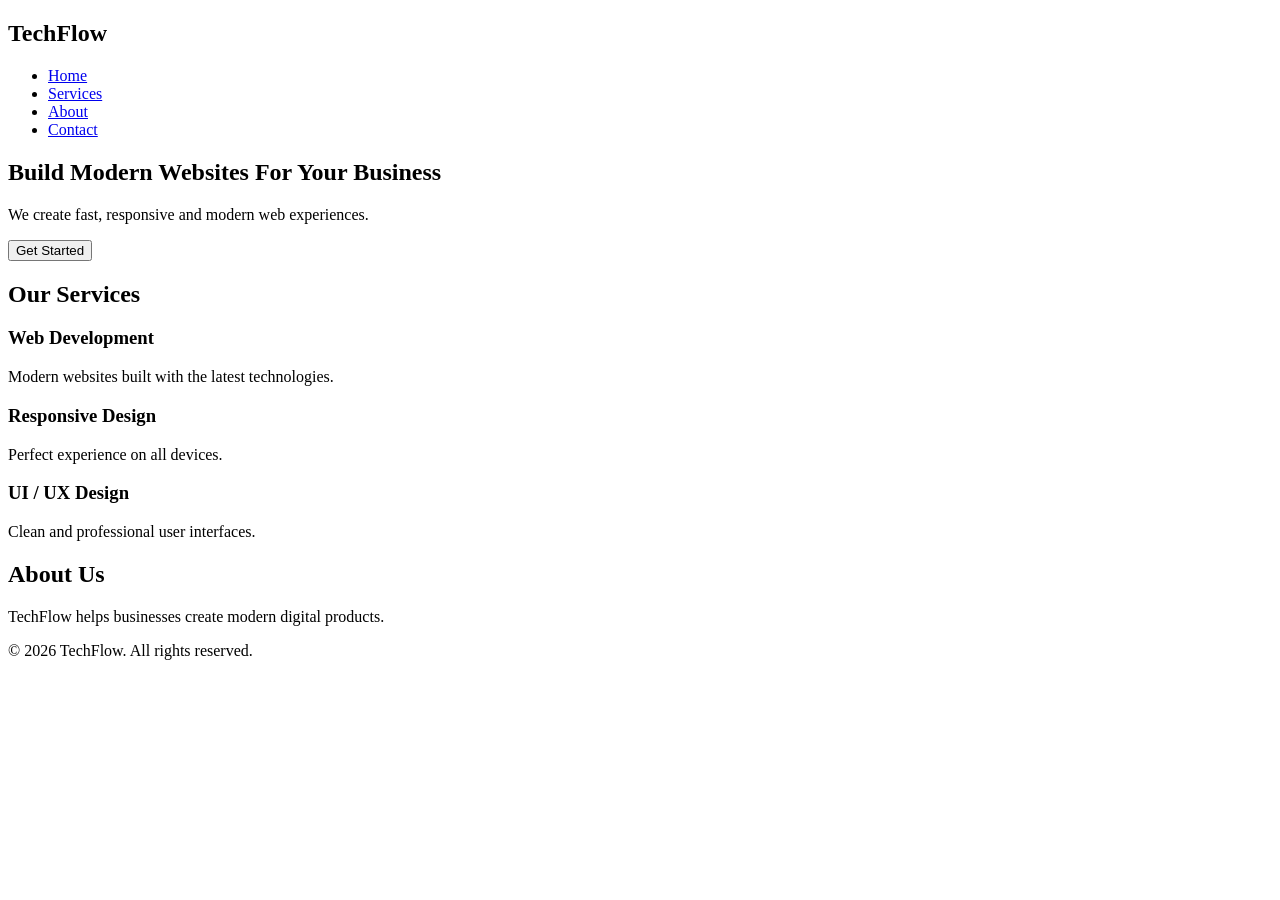
==== 01_profile_card/index.html @ ddadf1d9 "add project 1" ====
<!DOCTYPE html>
<html lang="en">

<head>
    <meta charset="UTF-8">
    <meta name="viewport" content="width=device-width, initial-scale=1.0">
    <title>TechFlow</title>

    <link rel="stylesheet" href="css/style.css">
</head>

<body>

    <header>

        <nav>

            <h2>TechFlow</h2>

            <ul>
                <li><a href="#">Home</a></li>
                <li><a href="#">Services</a></li>
                <li><a href="#">About</a></li>
                <li><a href="#">Contact</a></li>
            </ul>

        </nav>

    </header>

    <main>

        <section>

            <h1>Build Modern Websites For Your Business</h1>

            <p>
                We create fast, responsive and modern web experiences.
            </p>

            <button>Get Started</button>

        </section>

        <section>

            <h2>Our Services</h2>

            <div>

                <h3>Web Development</h3>

                <p>
                    Modern websites built with the latest technologies.
                </p>

            </div>

            <div>

                <h3>Responsive Design</h3>

                <p>
                    Perfect experience on all devices.
                </p>

            </div>

            <div>

                <h3>UI / UX Design</h3>

                <p>
                    Clean and professional user interfaces.
                </p>

            </div>

        </section>

        <section>

            <h2>About Us</h2>

            <p>
                TechFlow helps businesses create modern digital products.
            </p>

        </section>

    </main>

    <footer>

        <p>© 2026 TechFlow. All rights reserved.</p>

    </footer>

</body>

</html>
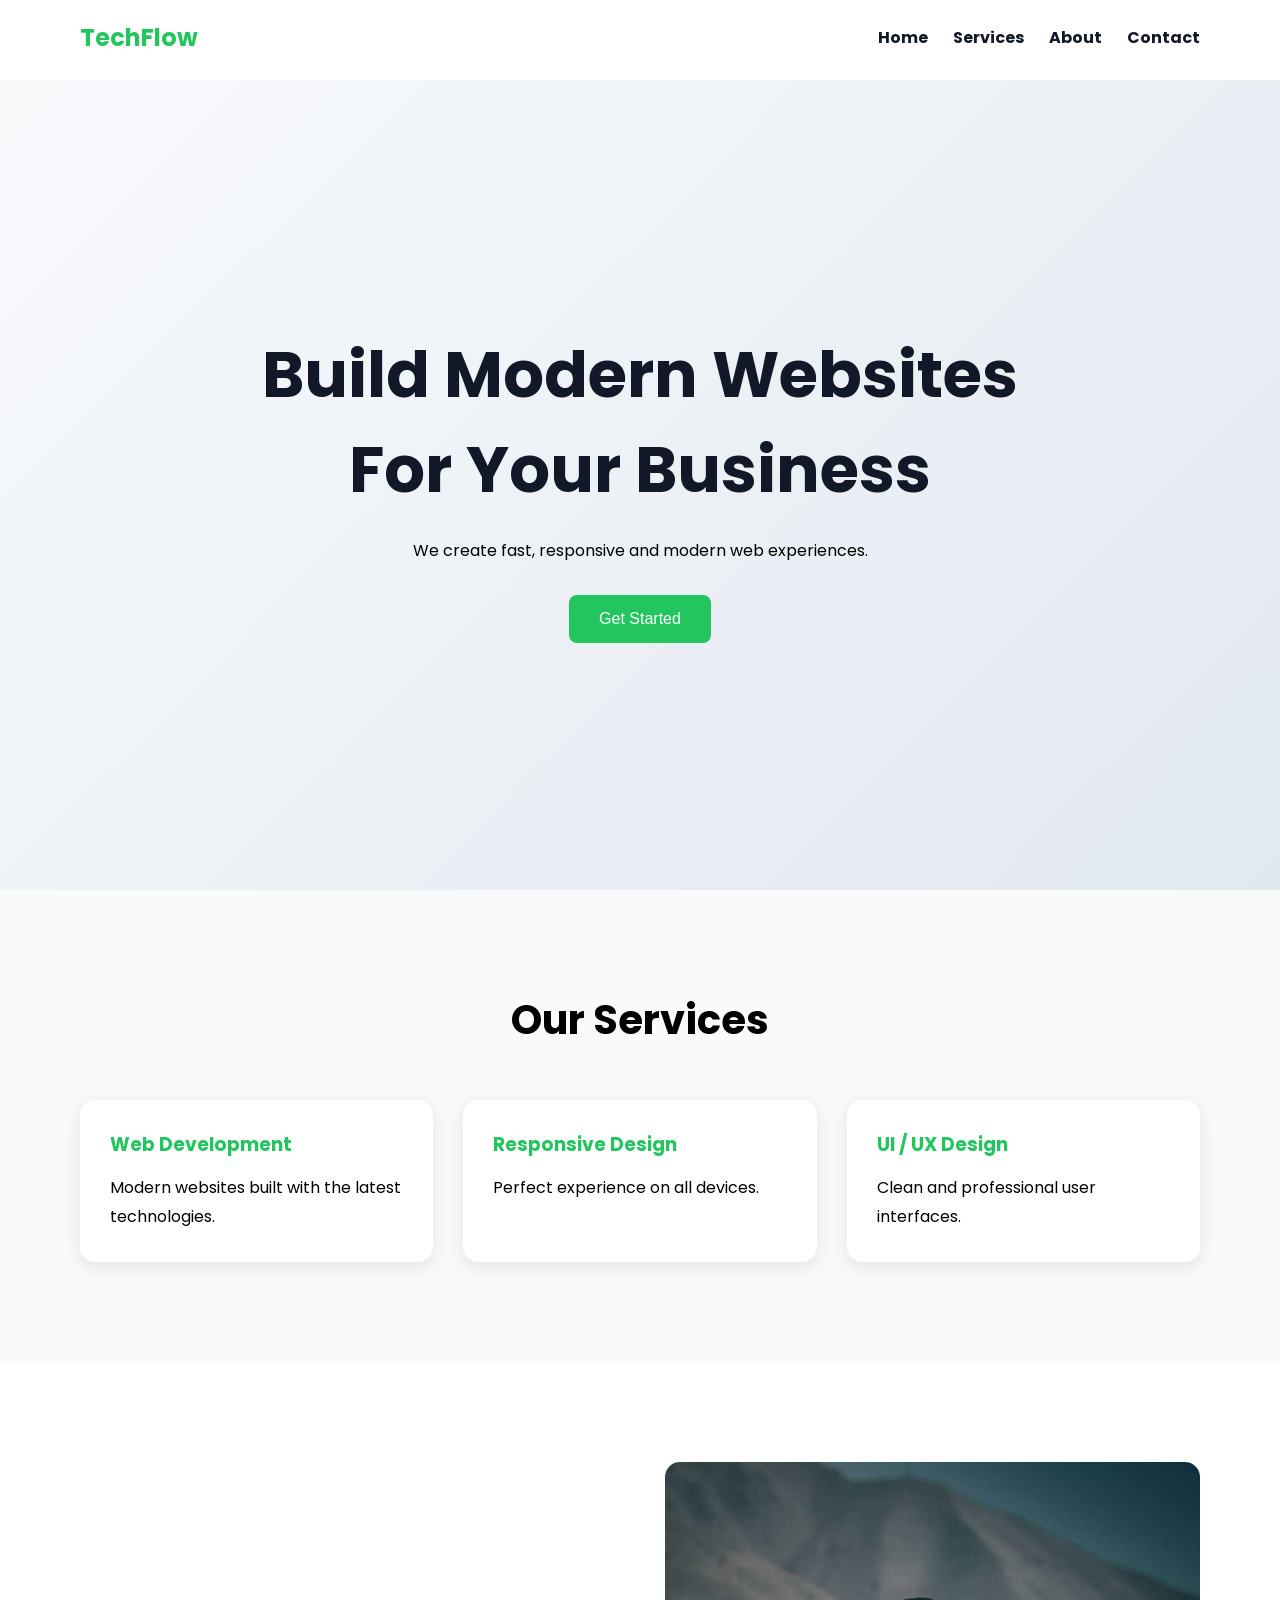
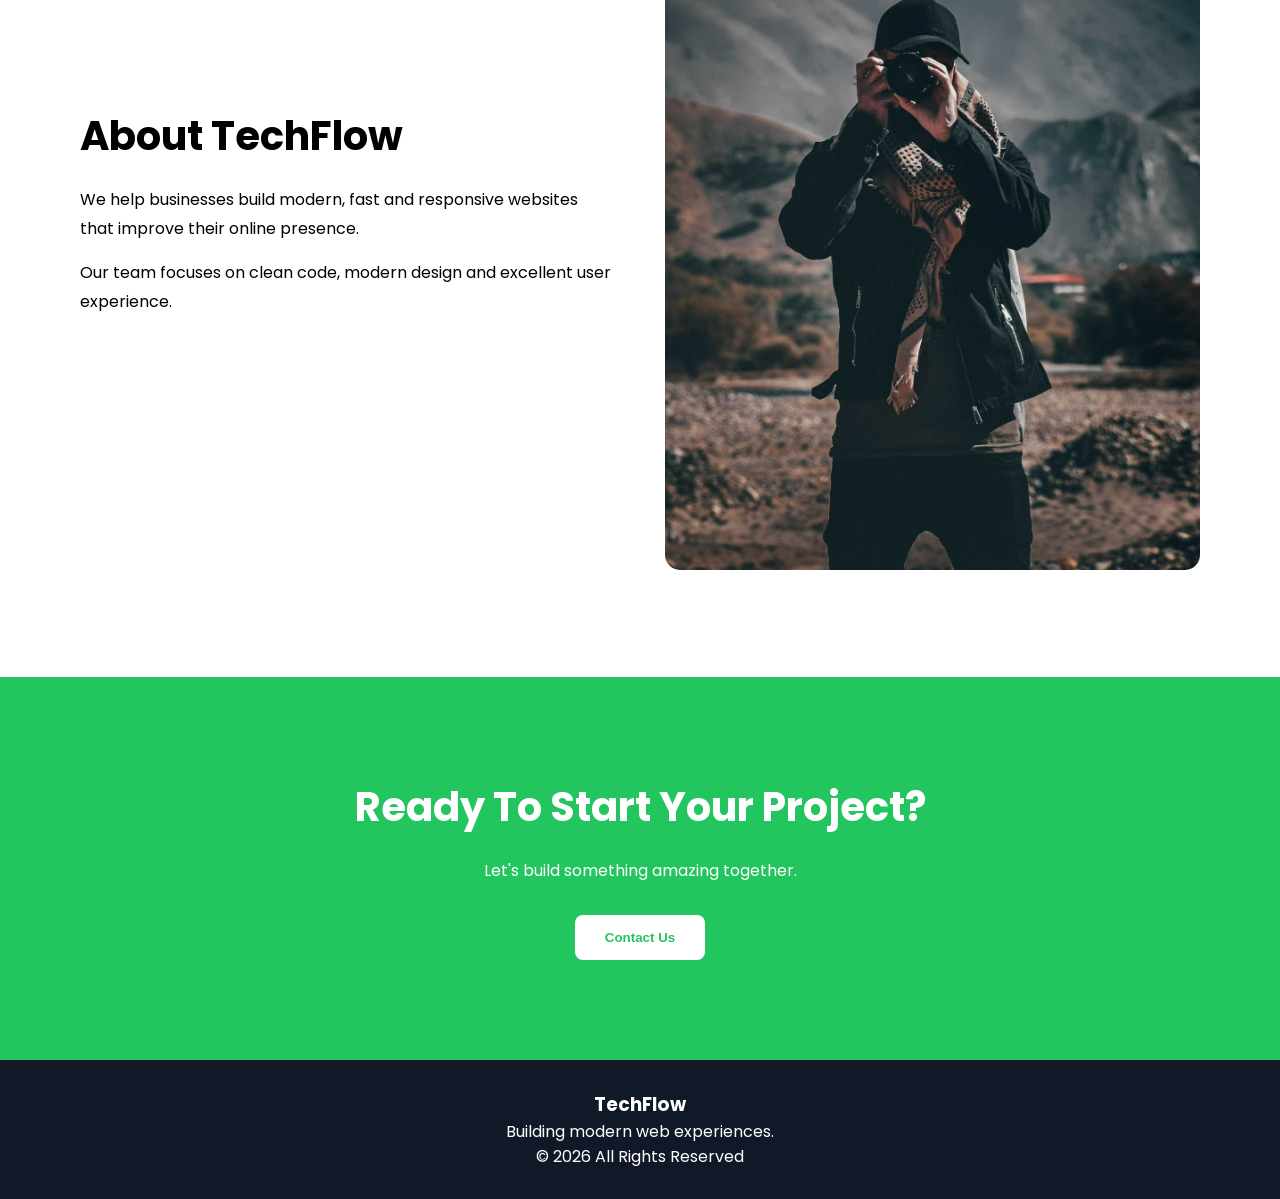
==== commit bcba7dca: "Complete TechFlow landing page with responsive design" ====
--- a/01_profile_card/index.html
+++ b/01_profile_card/index.html
@@ -5,6 +5,10 @@
     <meta charset="UTF-8">
     <meta name="viewport" content="width=device-width, initial-scale=1.0">
     <title>TechFlow</title>
+    <link rel="preconnect" href="https://fonts.googleapis.com">
+    <link rel="preconnect" href="https://fonts.gstatic.com" crossorigin>
+
+    <link href="https://fonts.googleapis.com/css2?family=Poppins:wght@300;400;500;600;700&display=swap" rel="stylesheet">
 
     <link rel="stylesheet" href="css/style.css">
 </head>
@@ -18,10 +22,10 @@
             <h2>TechFlow</h2>
 
             <ul>
-                <li><a href="#">Home</a></li>
-                <li><a href="#">Services</a></li>
-                <li><a href="#">About</a></li>
-                <li><a href="#">Contact</a></li>
+                <li><a href="#home">Home</a></li>
+                <li><a href="#services">Services</a></li>
+                <li><a href="#about">About</a></li>
+                <li><a href="#contact">Contact</a></li>
             </ul>
 
         </nav>
@@ -30,7 +34,7 @@
 
     <main>
 
-        <section>
+        <section id="home"  class="hero">
 
             <h1>Build Modern Websites For Your Business</h1>
 
@@ -42,57 +46,89 @@
 
         </section>
 
-        <section>
+        <section id="services" class="services">
 
             <h2>Our Services</h2>
 
-            <div>
+            <div class="services-container">
 
-                <h3>Web Development</h3>
+                <div class="service-card">
+                    <h3>Web Development</h3>
+                    <p>
+                        Modern websites built with the latest technologies.
+                    </p>
+                </div>
 
-                <p>
-                    Modern websites built with the latest technologies.
-                </p>
+                <div class="service-card">
+                    <h3>Responsive Design</h3>
+                    <p>
+                        Perfect experience on all devices.
+                    </p>
+                </div>
 
-            </div>
-
-            <div>
-
-                <h3>Responsive Design</h3>
-
-                <p>
-                    Perfect experience on all devices.
-                </p>
-
-            </div>
-
-            <div>
-
-                <h3>UI / UX Design</h3>
-
-                <p>
-                    Clean and professional user interfaces.
-                </p>
+                <div class="service-card">
+                    <h3>UI / UX Design</h3>
+                    <p>
+                        Clean and professional user interfaces.
+                    </p>
+                </div>
 
             </div>
 
         </section>
 
-        <section>
+        <section id="about"  class="about">
 
-            <h2>About Us</h2>
+            <div class="about-content">
+
+                <div class="about-text">
+
+                    <h2>About TechFlow</h2>
+
+                    <p>
+                        We help businesses build modern, fast and responsive websites that improve their online presence.
+                    </p>
+
+                    <p>
+                        Our team focuses on clean code, modern design and excellent user experience.
+                    </p>
+
+                </div>
+
+                <div class="about-image">
+
+                    <img src="images/about.jpg" alt="About Us">
+
+                </div>
+
+            </div>
+
+        </section>
+        <section id="contact"  class="contact">
+
+            <h2>Ready To Start Your Project?</h2>
 
             <p>
-                TechFlow helps businesses create modern digital products.
+                Let's build something amazing together.
             </p>
+
+            <button>Contact Us</button>
 
         </section>
 
     </main>
 
-    <footer>
+   <footer>
 
-        <p>© 2026 TechFlow. All rights reserved.</p>
+        <h3>TechFlow</h3>
+
+        <p>
+            Building modern web experiences.
+        </p>
+
+        <p>
+            © 2026 All Rights Reserved
+        </p>
 
     </footer>
 
--- a/01_profile_card/css/style.css
+++ b/01_profile_card/css/style.css
@@ -0,0 +1,330 @@
+html {
+    scroll-behavior: smooth;
+}
+
+
+section {
+    scroll-margin-top: 80px;
+}
+* {
+    margin: 0;
+    padding: 0;
+    box-sizing: border-box;
+}
+
+
+body {
+    font-family: 'Poppins', sans-serif;
+    padding-top: 80px;
+}
+
+:root {
+    --primary-color: #22c55e;
+    --dark-color: #111827;
+    --light-color: #ffffff;
+}
+
+nav {
+    display: flex;
+    justify-content: space-between;
+    align-items: center;
+
+    padding: 20px 80px;
+
+
+
+    position: fixed;
+    top: 0;
+    left: 0;
+    width: 100%;
+    background-color: white;
+    z-index: 1000;
+}
+
+nav h2 {
+    color: var(--primary-color);
+}
+
+nav ul {
+    list-style: none;
+
+    display: flex;
+    gap: 25px;
+}
+
+
+nav a {
+    text-decoration: none;
+    color: var(--dark-color);
+    font-weight: bold;
+    transition: 0.3s;
+}
+
+nav a:hover {
+    color: var(--primary-color);
+}
+
+
+.hero {
+    min-height: 90vh;
+
+    display: flex;
+    flex-direction: column;
+
+    justify-content: center;
+    align-items: center;
+
+    text-align: center;
+
+    background: linear-gradient(
+        135deg,
+        #f8fafc,
+        #e2e8f0
+    );
+}
+
+.hero h1 {
+    font-size: 4rem;
+
+    max-width: 800px;
+
+    color: var(--dark-color);
+}
+
+.hero p {
+    max-width: 600px;
+
+    margin-top: 20px; 
+
+    line-height: 1.8;
+}
+
+
+.hero button {
+    margin-top: 30px;
+
+    padding: 15px 30px;
+
+    border: none;
+
+    background-color: var(--primary-color);
+
+    color: white;
+
+    cursor: pointer;
+
+    border-radius: 8px;
+
+    font-size: 1rem;
+
+    transition: all 0.3s;
+}
+
+.hero button:hover {
+    transform: translateY(-5px);
+}
+
+
+.services {
+    padding: 100px 80px;
+    background-color: #f8fafc;
+}
+
+
+.services h2 {
+    text-align: center;
+
+    font-size: 2.5rem;
+
+    margin-bottom: 50px;
+}
+
+
+.services-container {
+    display: grid;
+
+    grid-template-columns: repeat(3, 1fr);
+
+    gap: 30px;
+}
+
+
+.service-card {
+    padding: 30px;
+
+    background-color: white;
+
+    border-radius: 15px;
+
+    box-shadow: 0 5px 20px rgba(0,0,0,0.1);
+
+    transition: 0.3s;
+}
+
+
+.service-card h3 {
+    margin-bottom: 15px;
+
+    color: var(--primary-color);
+}
+
+
+.service-card p {
+    line-height: 1.8;
+}
+
+
+.service-card:hover {
+    transform: translateY(-10px);
+     box-shadow: 0 15px 30px rgba(0,0,0,0.15);
+}
+
+
+
+
+.about {
+    padding: 100px 80px;
+}
+
+.about-content {
+    display: flex;
+    align-items: center;
+    gap: 50px;
+}
+
+.about-text {
+    flex: 1;
+}
+
+.about-text h2 {
+    font-size: 2.5rem;
+    margin-bottom: 20px;
+}
+
+.about-text p {
+    line-height: 1.8;
+    margin-bottom: 15px;
+}
+
+.about-image {
+    flex: 1;
+}
+
+.about-image img {
+    width: 100%;
+    border-radius: 15px;
+}
+
+
+.contact {
+    padding: 100px 80px;
+    text-align: center;
+
+    background-color: var(--primary-color);
+
+    color: white;
+}
+
+.contact h2 {
+    font-size: 2.5rem;
+    margin-bottom: 20px;
+}
+
+.contact p {
+    margin-bottom: 30px;
+    line-height: 1.8;
+}
+
+.contact button {
+    padding: 15px 30px;
+
+    border: none;
+
+    border-radius: 8px;
+
+    background-color: white;
+
+    color: var(--primary-color);
+
+    font-weight: bold;
+
+    cursor: pointer;
+
+    transition: 0.3s;
+}
+
+.contact button:hover {
+    transform: translateY(-5px);
+}
+
+
+footer {
+    background-color: var(--dark-color);
+
+    color: white;
+
+    text-align: center;
+
+    padding: 30px;
+}
+
+
+
+/* Tablet */
+
+@media (max-width: 992px) {
+
+    nav {
+        padding: 20px 40px;
+    }
+
+    .hero {
+        padding: 0 30px;
+    }
+
+    .services {
+        padding: 80px 40px;
+    }
+
+    .services-container {
+        grid-template-columns: repeat(2, 1fr);
+    }
+
+}
+
+
+/* Mobile */
+
+@media (max-width: 768px) {
+
+    nav {
+        flex-direction: column;
+        gap: 20px;
+    }
+
+    nav ul {
+        flex-direction: column;
+        text-align: center;
+    }
+
+    .hero h1 {
+        font-size: 2.5rem;
+    }
+
+    .services-container {
+        grid-template-columns: 1fr;
+    }
+
+    .services {
+        padding: 60px 20px;
+    }
+
+    .about {
+        padding: 60px 20px;
+    }
+
+    .about-content {
+        flex-direction: column;
+    }
+
+}
